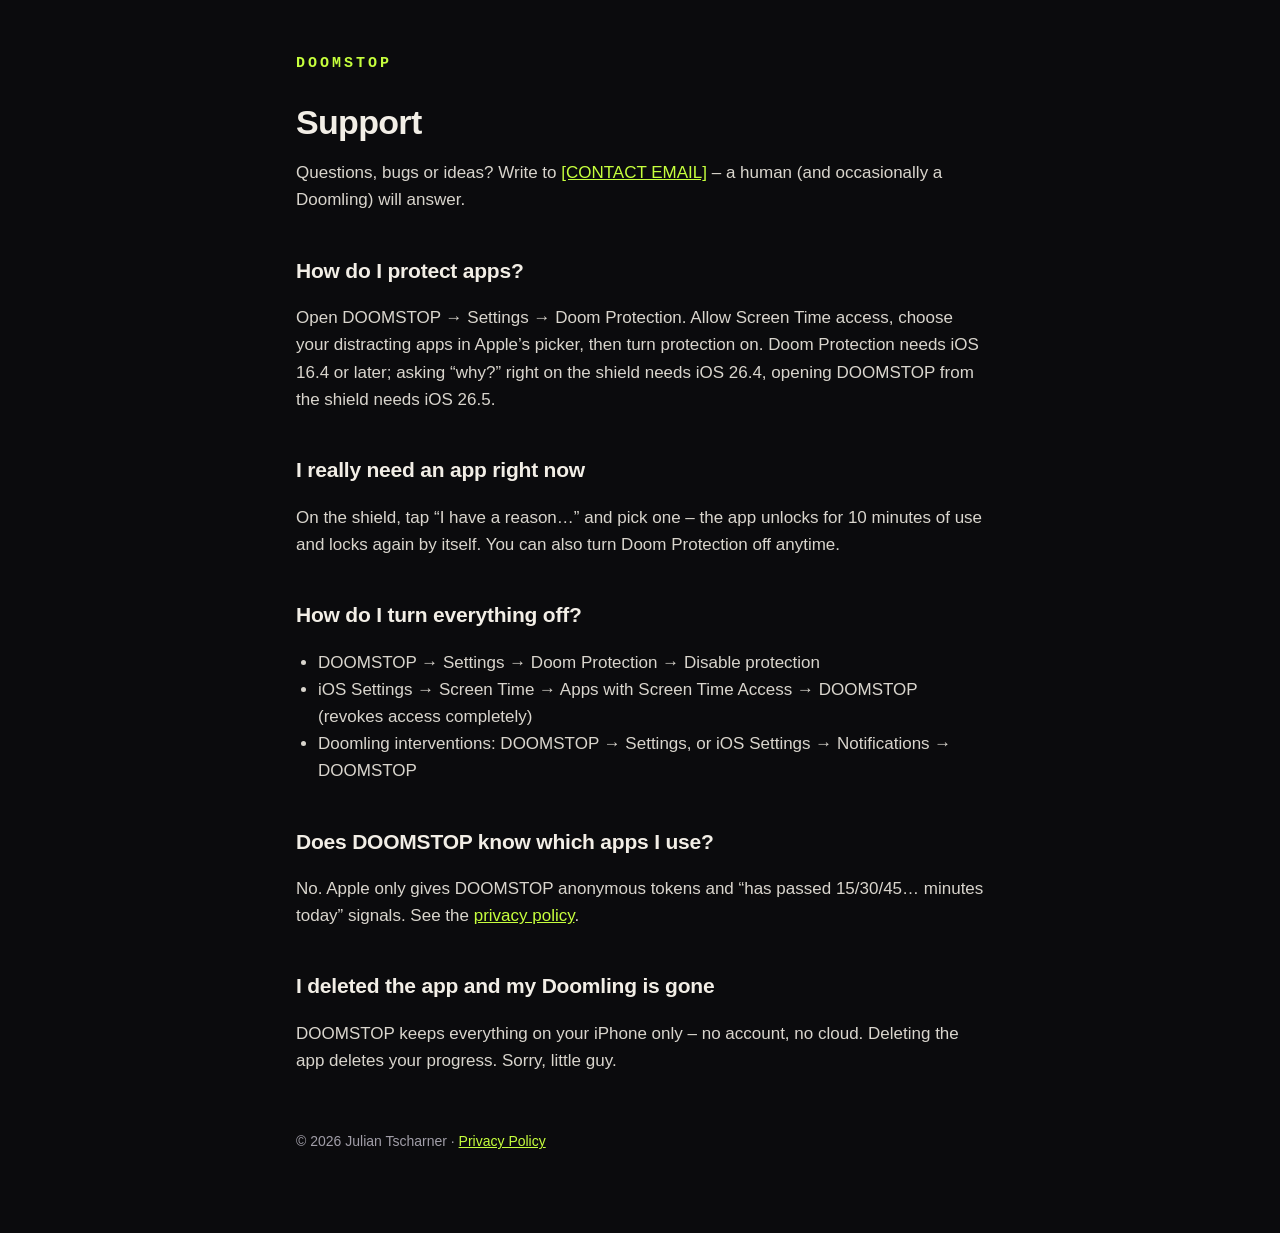
==== support.html @ 7f03ddbc "Publish DOOMSTOP site" ====
<!doctype html>
<html lang="en">
<head>
<meta charset="utf-8">
<meta name="viewport" content="width=device-width, initial-scale=1">
<title>DOOMSTOP – Support</title>
<link rel="stylesheet" href="style.css">
</head>
<body>
<main>
<a class="logo" href="index.html">DOOMSTOP</a>
<h1>Support</h1>
<p>Questions, bugs or ideas? Write to <a href="mailto:[CONTACT EMAIL]">[CONTACT EMAIL]</a> – a human (and occasionally a Doomling) will answer.</p>

<h2>How do I protect apps?</h2>
<p>Open DOOMSTOP → Settings → Doom Protection. Allow Screen Time access, choose your distracting apps in Apple’s picker, then turn protection on. Doom Protection needs iOS 16.4 or later; asking “why?” right on the shield needs iOS 26.4, opening DOOMSTOP from the shield needs iOS 26.5.</p>

<h2>I really need an app right now</h2>
<p>On the shield, tap “I have a reason…” and pick one – the app unlocks for 10 minutes of use and locks again by itself. You can also turn Doom Protection off anytime.</p>

<h2>How do I turn everything off?</h2>
<ul>
<li>DOOMSTOP → Settings → Doom Protection → Disable protection</li>
<li>iOS Settings → Screen Time → Apps with Screen Time Access → DOOMSTOP (revokes access completely)</li>
<li>Doomling interventions: DOOMSTOP → Settings, or iOS Settings → Notifications → DOOMSTOP</li>
</ul>

<h2>Does DOOMSTOP know which apps I use?</h2>
<p>No. Apple only gives DOOMSTOP anonymous tokens and “has passed 15/30/45… minutes today” signals. See the <a href="privacy.html">privacy policy</a>.</p>

<h2>I deleted the app and my Doomling is gone</h2>
<p>DOOMSTOP keeps everything on your iPhone only – no account, no cloud. Deleting the app deletes your progress. Sorry, little guy.</p>

<footer>© 2026 Julian Tscharner · <a href="privacy.html">Privacy Policy</a></footer>
</main>
</body>
</html>
---- style.css ----
:root { --ink: #0B0B0D; --ink2: #1C1C21; --bone: #F2EEE6; --grey: #A19EA8; --lime: #C6FF3D; }
* { box-sizing: border-box; }
body { margin: 0; background: var(--ink); color: var(--bone); font: 17px/1.6 -apple-system, BlinkMacSystemFont, "SF Pro Text", "Segoe UI", Roboto, sans-serif; }
main { max-width: 720px; margin: 0 auto; padding: 48px 16px 80px; }
a { color: var(--lime); }
.logo { font: 800 15px/1 ui-monospace, Menlo, monospace; letter-spacing: 0.2em; color: var(--lime); text-decoration: none; }
h1 { font-size: 34px; line-height: 1.15; margin: 28px 0 8px; letter-spacing: -0.02em; }
h2 { font-size: 21px; margin: 40px 0 8px; letter-spacing: -0.01em; }
p, li { color: #D9D5CD; }
.muted { color: var(--grey); font-size: 15px; }
.card { background: var(--ink2); border-radius: 16px; padding: 18px 20px; margin: 20px 0; }
.card strong { color: var(--lime); }
ul { padding-left: 22px; }
footer { margin-top: 56px; color: var(--grey); font-size: 14px; }
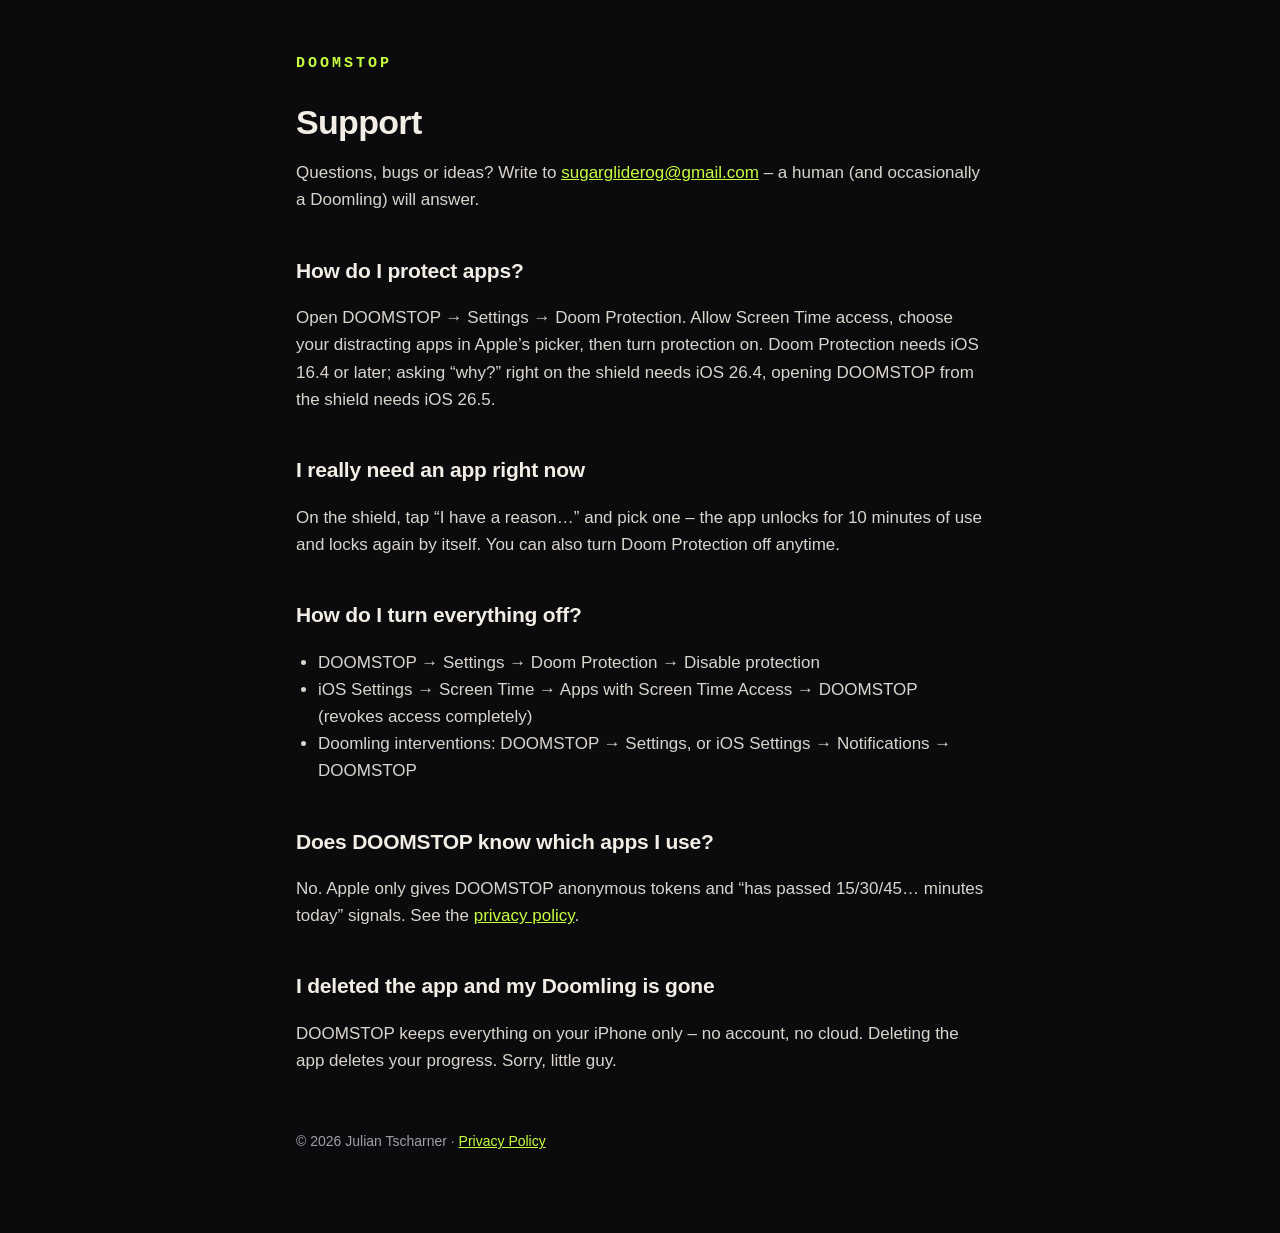
==== commit f320a39b: "Publish DOOMSTOP site" ====
--- a/support.html
+++ b/support.html
@@ -10,7 +10,7 @@
 <main>
 <a class="logo" href="index.html">DOOMSTOP</a>
 <h1>Support</h1>
-<p>Questions, bugs or ideas? Write to <a href="mailto:[CONTACT EMAIL]">[CONTACT EMAIL]</a> – a human (and occasionally a Doomling) will answer.</p>
+<p>Questions, bugs or ideas? Write to <a href="mailto:sugargliderog@gmail.com">sugargliderog@gmail.com</a> – a human (and occasionally a Doomling) will answer.</p>
 
 <h2>How do I protect apps?</h2>
 <p>Open DOOMSTOP → Settings → Doom Protection. Allow Screen Time access, choose your distracting apps in Apple’s picker, then turn protection on. Doom Protection needs iOS 16.4 or later; asking “why?” right on the shield needs iOS 26.4, opening DOOMSTOP from the shield needs iOS 26.5.</p>
